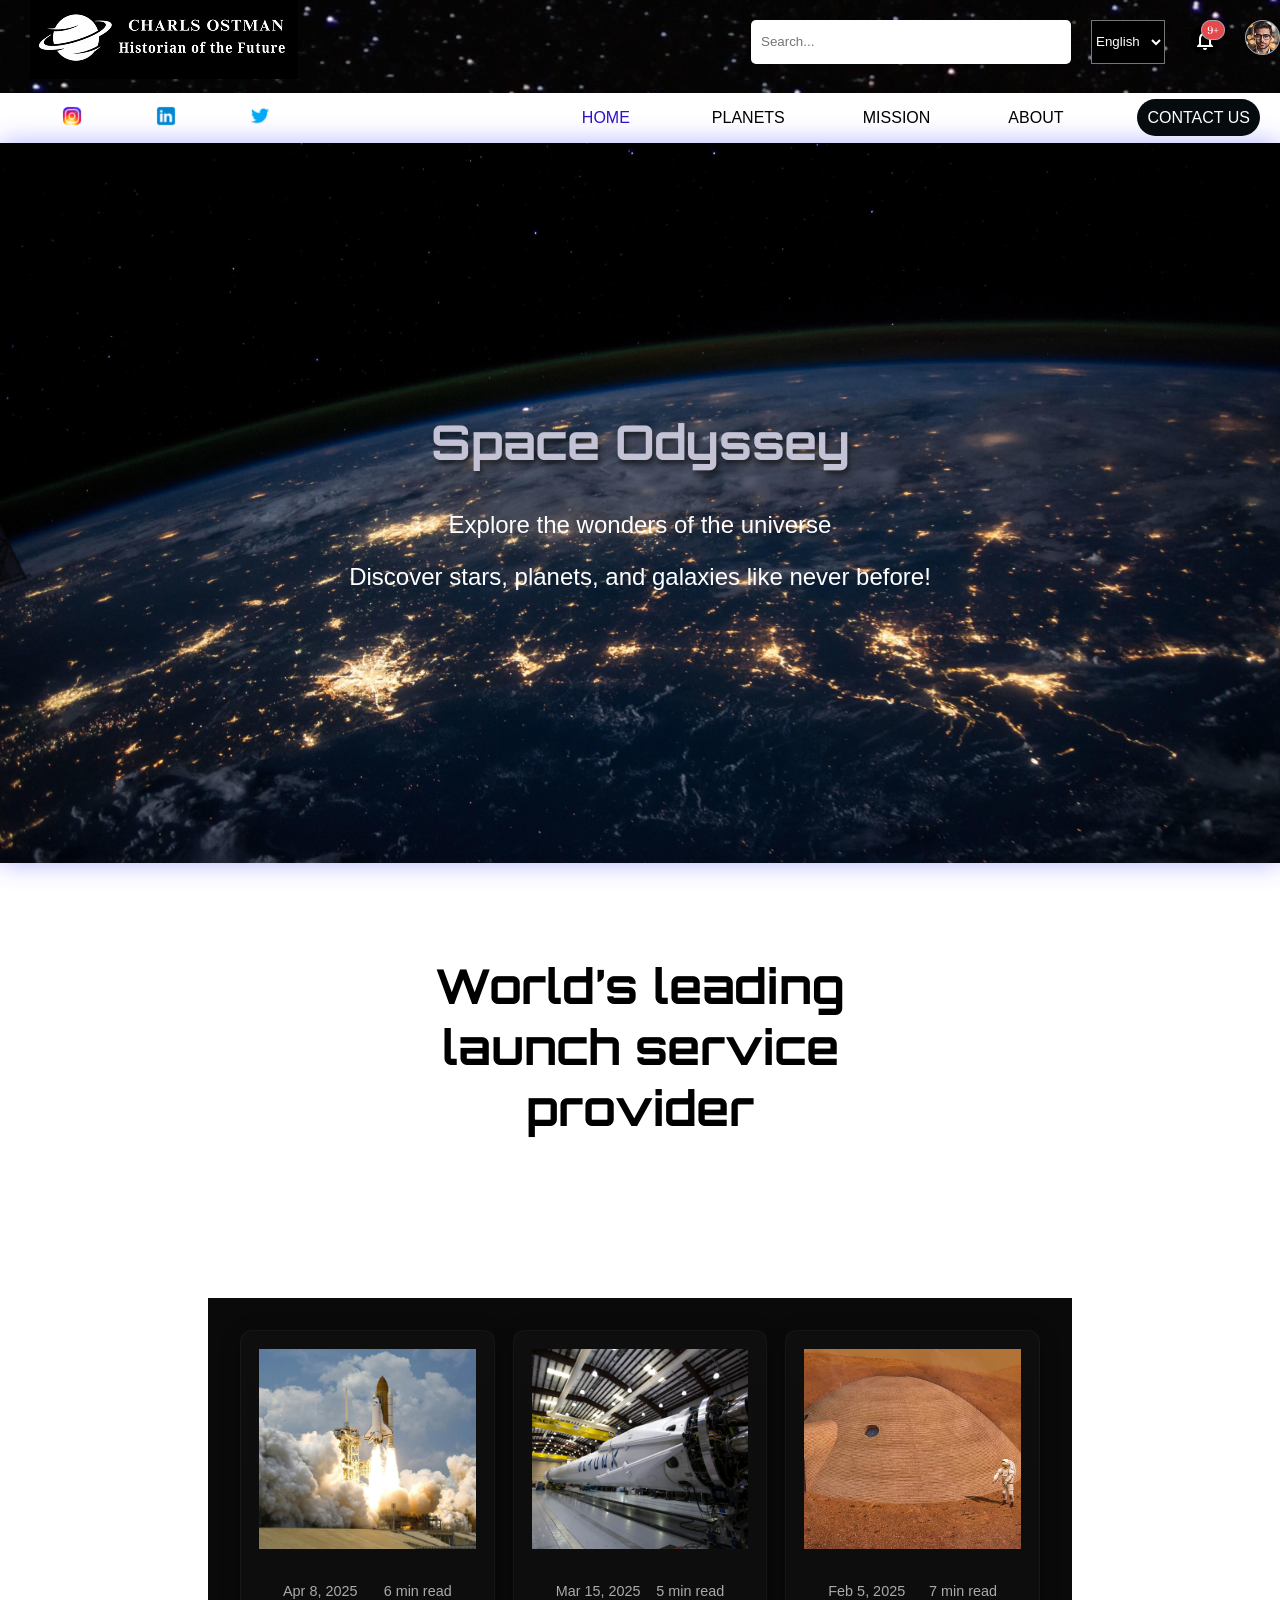
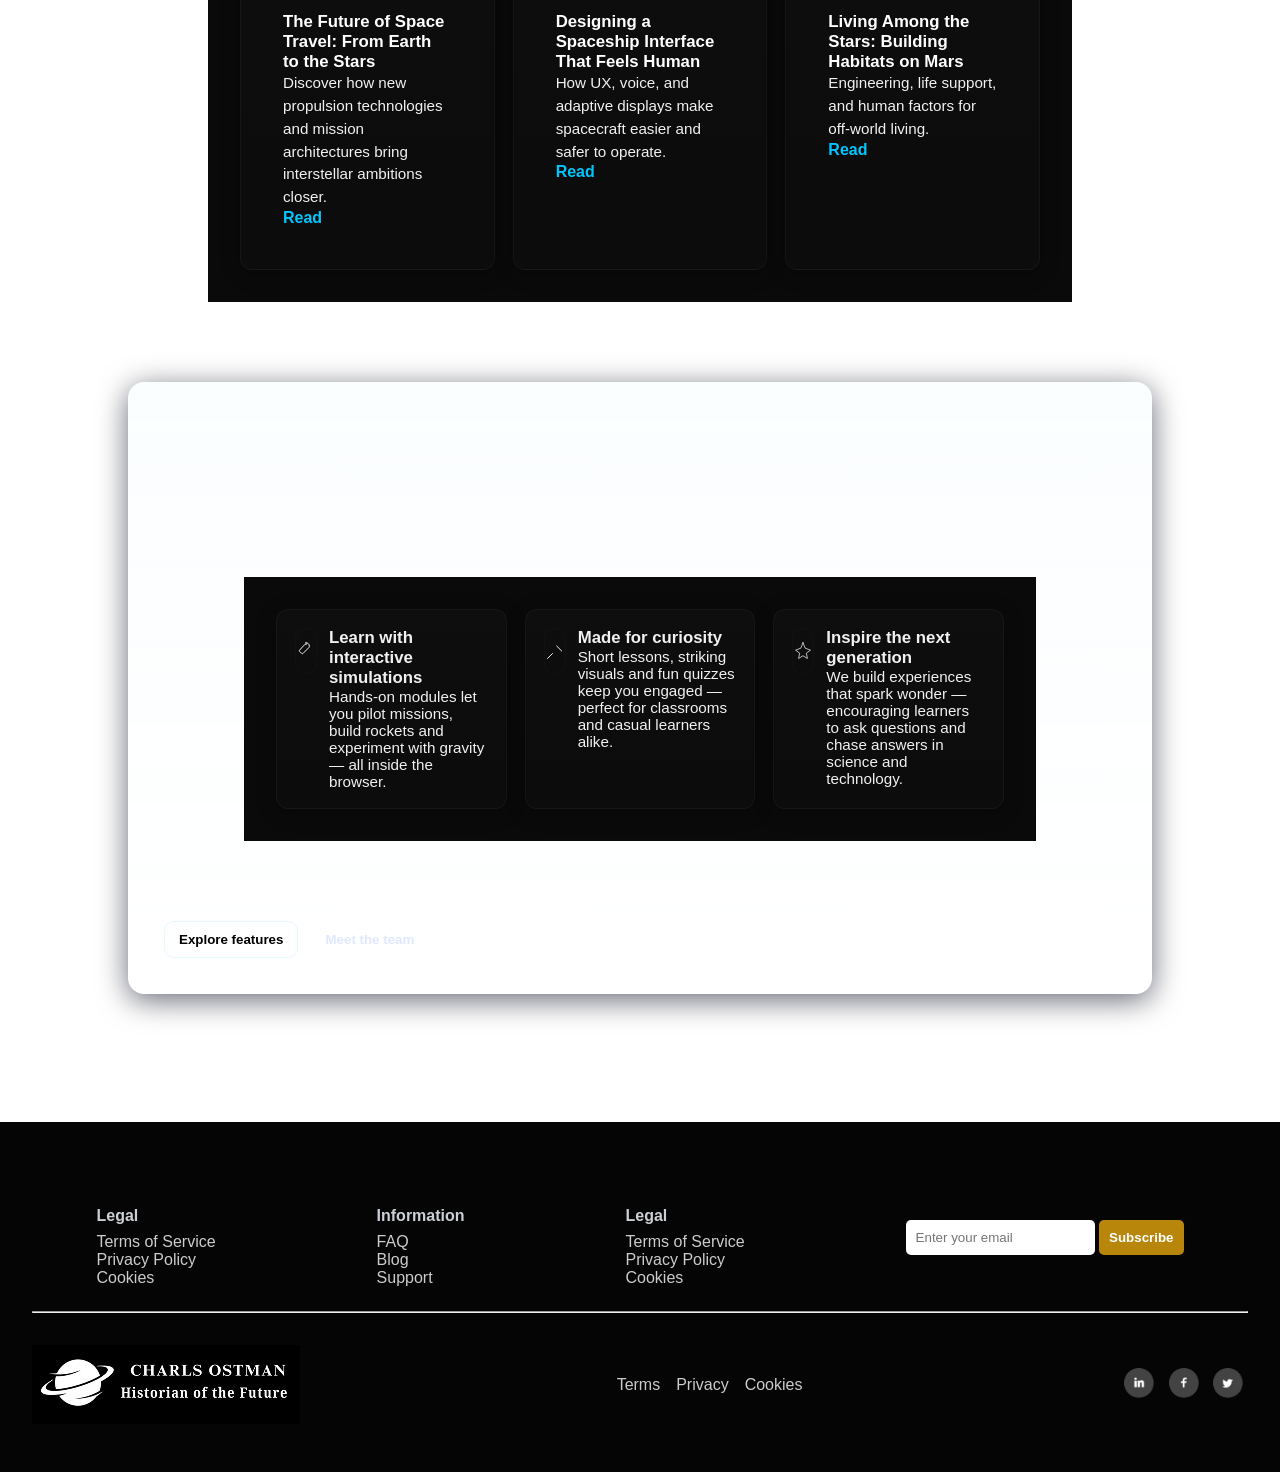
==== index.html @ d57aca77 "adding pages of project space odyssey" ====
<!DOCTYPE html>
<html lang="en">
<head>
  <meta charset="UTF-8">
  <meta name="viewport" content="width=device-width, initial-scale=1.0">
  <link rel="stylesheet" href="style.css">
  <link href="https://fonts.googleapis.com/css2?family=Orbitron:wght@400;700&display=swap" rel="stylesheet">

  <title>Space Odyssey</title>
</head>
<body >
  <nav class="header">
    <div class="header1-contenu">
      <div class="logo1">
      <img src="images/Blue Colorful Minimalist Astronomy Logo 1.png" alt="icon">
      </div>
       <div id="shead1">
      
        <input type="text" id="search" name="search" placeholder="Search...">
        <select name="language" id="language">
        <option value="en">English</option>
        <option value="ar">Arabic</option>
        <option value="fr">Français</option>
        </select>
         <div class="iconNotfc"><img src="icons/Header Notification button.png" alt="Notificationicons"></div>
          <div class="avatar"><img src="icons/Avatar.png" alt="profile"></div>
     </div>
      
    </div>
<div  class="header2-contenu">
      <div class="links-social">
        <a href="https://instagram.com/Nasa" target="_blank" aria-label="SpaceX Instagram">
          <img src="images/image-about/icons8-instagram-50.png" alt="Instagram logo" width="24">
        </a>
        <a href="https://x.com/Nasa" target="_blank" aria-label="NASA on X">
          <img src="images/image-about/icons8-linkedin-50.png" alt="Twitter logo" width="24">
        </a>
        <a href="https://facebook.com/Nasa" target="_blank" aria-label="NASA Facebook">
          <img src="images/image-about/icons8-twitter-50.png" alt="Be logo" width="24">
        </a>
      </div>

      <ul class="nav-links">
        <li><a href="index.html" >HOME</a></li>
        <li><a href="planets.html" >PLANETS</a></li>
        <li><a href="mission.html" >MISSION</a></li>
        <li><a href="about.html" >ABOUT</a></li>
        <li><a href="contact.html" id="abt" >CONTACT US</a></li>
      </ul>
      </div>
</nav>


<!-- section1 -->
     <section class="home">
  <div class="title1">
    <h1 style=" font-family: 'orbitron';">Space Odyssey</h1>
    <p>Explore the wonders of the universe</p>
    <p>Discover stars, planets, and galaxies like never before!</p>
  </div>
</section>

<div class="dev">
           <h1  style="font-family: 'orbitron';"> World’s leading launch service provider</h1>
 </div>
<div class="ctnt">
<div class="cards">
          <article class="card" id="cards1">
            <div class="card-thumb" style="background-image: url('images/pexels-pixabay-73871.jpg') ;"></div>
            <div class="card-body">
              <div class="card-meta">
                <span>Apr 8, 2025</span>
                <span>6 min read</span>
              </div>
              <h3 class="card-title">The Future of Space Travel: From Earth to the Stars</h3>
              <p class="card-desc">Discover how new propulsion technologies and mission architectures bring interstellar ambitions closer.
              </p>
              <a class="read-link" href="#">Read</a>
            </div>
          </article>

          <article class="card" id="cards2">
            <div class="card-thumb" style="background-image: url('images/pexels-spacex-60130.jpg');"></div>
            <div class="card-body">
              <div class="card-meta">
                <span>Mar 15, 2025</span>
                <span>5 min read</span>
              </div>
              <h3 class="card-title">Designing a Spaceship Interface That Feels Human</h3>
              <p class="card-descp">How UX, voice, and adaptive displays make spacecraft easier and safer to operate.</p>
              <a class="read-link" href="#">Read</a>
            </div>
          </article>

          <article class="card"  id="cards3">
            <div class="card-thumb" style="background-image: url('images/habitas.webp');"></div>
            <div class="card-body">
              <div class="card-meta">
                <span>Feb 5, 2025</span>
                <span>7 min read</span>
              </div>
              <h3 class="card-title">Living Among the Stars: Building Habitats on Mars</h3>
              <p class="card-desc">Engineering, life support, and human factors for off-world living.</p>
              <a class="read-link" href="#">Read</a>
            </div>
          </article>
      </div>



       <section class="why-section" aria-labelledby="why-heading">
      <div class="why-header">
        <div class="eyebrow reveal" style="--delay:.05s">Why Space Odyssey</div>
        <h2 id="why-heading" class="reveal" style="--delay:.12s">
          Because learning about space should feel like an adventure.
        </h2>
      </div>

      <p class="why-intro reveal" style="--delay:.18s">
        Space Odyssey combines interactive visuals, bite-sized lessons and playful challenges 
        to turn complex science into intuitive experiences. Whether you’re 9 or 90, our platform 
        makes discovery simple, memorable and exciting.
      </p>

      <div class="cards" role="list">
        <article class="card reveal" role="listitem" aria-labelledby="card1" style="--delay:.25s">
          <div style="display:flex;gap:12px;align-items:flex-start">
            <div class="icon" aria-hidden="true">
              <!-- Rocket SVG -->
              <svg width="20" height="20" viewBox="0 0 24 24" fill="none" 
                xmlns="http://www.w3.org/2000/svg">
                <path d="M12 2c2.2 0 4 1.8 4 4 0 .6-.1 1.2-.4 1.7l-7.3 7.3c-.4.4-1 .4-1.4 0l-2.6-2.6c-.4-.4-.4-1 0-1.4L10.3 4.4C10.8 4.1 11.4 4 12 4z" 
                  stroke="currentColor" stroke-width="1.2" stroke-linecap="round" stroke-linejoin="round"/>
              </svg>
            </div>
            <div>
              <h3 id="card1">Learn with interactive simulations</h3>
              <p>Hands-on modules let you pilot missions, build rockets and experiment with gravity — all inside the browser.</p>
            </div>
          </div>
        </article>

        <article class="card reveal" role="listitem" aria-labelledby="card2" style="--delay:.32s">
          <div style="display:flex;gap:12px;align-items:flex-start">
            <div class="icon" aria-hidden="true">
              <!-- Telescope SVG -->
              <svg width="20" height="20" viewBox="0 0 24 24" fill="none" 
                xmlns="http://www.w3.org/2000/svg">
                <path d="M3 21l6-6" stroke="currentColor" stroke-width="1.2" stroke-linecap="round" stroke-linejoin="round"/>
                <path d="M14 6l6 6" stroke="currentColor" stroke-width="1.2" stroke-linecap="round" stroke-linejoin="round"/>
              </svg>
            </div>
            <div>
              <h3 id="card2">Made for curiosity</h3>
              <p>Short lessons, striking visuals and fun quizzes keep you engaged — perfect for classrooms and casual learners alike.</p>
            </div>
          </div>
        </article>

        <article class="card reveal" role="listitem" aria-labelledby="card3" style="--delay:.39s">
          <div style="display:flex;gap:12px;align-items:flex-start">
            <div class="icon" aria-hidden="true">
              <!-- Star SVG -->
              <svg width="20" height="20" viewBox="0 0 24 24" fill="none" 
                xmlns="http://www.w3.org/2000/svg">
                <path d="M12 2l2.6 6.6L21 11l-5 3.6L17.3 21 12 17.7 6.7 21 8 14.6 3 11l6.4-2.4L12 2z" 
                  stroke="currentColor" stroke-width="0.9" stroke-linecap="round" stroke-linejoin="round"/>
              </svg>
            </div>
            <div>
              <h3 id="card3">Inspire the next generation</h3>
              <p>We build experiences that spark wonder — encouraging learners to ask questions and chase answers in science and technology.</p>
            </div>
          </div>
        </article>
      </div>

      <div class="cta-row">
        <button class="btn" onclick="location.href='#features'">Explore features</button>
        <button class="btn secondary" onclick="location.href='#team'">Meet the team</button>
      </div>
    </section>

    </div>

      


<footer>

<div class="head1">

 <ul class="list">
    <li><h4>Legal </h4></li>
    <li>Terms of Service</li>
     <li>Privacy Policy</li>
     <li>Cookies</li>
 </ul>
 <ul class="list">
    <li><h4>Information </h4></li>
    <li>FAQ</li>
     <li>Blog</li>
     <li>Support</li>
 </ul>
 <ul class="list">
    <li><h4>Legal </h4></li>
    <li>Terms of Service</li>
     <li>Privacy Policy</li>
     <li>Cookies</li>
 </ul>
 <ul class="subscribe">
  <input type="email" id="email" name="email" placeholder="Enter your email" required>
  <button type="submit">Subscribe</button>
 </ul>
</div>
<hr  class="lineS">
<div class="head2">
  <img src="images/Blue Colorful Minimalist Astronomy Logo 1.png" alt="">
 <ul class="footer-links">

  <li>Terms</li>
  <li>Privacy</li>
  <li>Cookies</li>
  
 </ul>

 <div class="social-link">
  <img src="icons/Linkedin.png" alt="Linkedinimg">
  <img src="icons/Facebook.png" alt="Facebookimg">
  <img src="icons/Twitter.png" alt="Twitterimg">
 </div>

     </div>
  </footer>

<script>
  const currentPage = window.location.pathname.split('/').pop();
  const links = document.querySelectorAll('.nav-links a');

  links.forEach(link => {
    const linkPage = link.getAttribute('href');
    if (linkPage === currentPage) {
      link.classList.add('active');
    }
  });

   const revealElems = document.querySelectorAll('.reveal');
    const obs = new IntersectionObserver((entries)=>{
      entries.forEach(e=>{
        if(e.isIntersecting){
          e.target.classList.add('visible');
          obs.unobserve(e.target);
        }
      })
    },{threshold:0.12});
    revealElems.forEach(el=>obs.observe(el));
</script>


 </body>
</html>
---- style.css ----
body {
    overflow-x: hidden;
    font-family:'Lucida Sans', 'Lucida Sans Regular', 'Lucida Grande', 'Lucida Sans Unicode', Geneva, Verdana, sans-serif, sans-serif;
    scroll-behavior: smooth;
    flex-direction: column;
    margin: 0;
    padding: 0;
    background-color: white;
}





/* header */


.header .header1-contenu {
    display: flex;
    width: 100%;
    height: 30%;
    padding-bottom: 10px;
    align-items: center;
    justify-content: space-between;
    background-image: url("images/stars-space-darkness.jpg");
    z-index: 11;
    gap: 200px;
}

#shead1 {
  display: flex;
  justify-content: space-between;
  gap : 20px;
}
#shead1 input {
  border-style: initial;
  width: 300px;

}
#shead1 select {
  background-color: black;
  color:white;
}



 .header2-contenu {
  /* position: relative; */
   display: flex;
   justify-content: space-between;
    width: 100%;
    height: 10%;
    margin-top: 0;
    gap: 20px;
    align-items: center;
    justify-content: space-between;
    background-color: white;
     z-index: 11;
}


.nav-links {
    display: flex;
    list-style: none;
    justify-content: space-between;
    align-items: center;
    gap: 70px;
    text-decoration: none;
    padding-left: 20px;
    padding-right: 20px;
    
}

.nav-links li a {
  font-family: Arial, Helvetica, sans-serif;
text-decoration: none;
 font-weight:300;
color: black;
padding: 4px;
}


.nav-links li a:hover {
  color: #2c0dc4;
  transform: 0.2s ;
  padding: 8px;
}

.nav-links li a.active {
    color: #3112ca;
  transform: 0.2s ;
  padding: 8px;
}



#abt {
  border-radius: 20px;
  color: white;
  background-color: #060b0d;
  padding: 10px;
}

.nav-links li #abt.active {
  color: #330cce;
  transform: 0.2s ;
  padding: 8px;
}

.links-social {
  display: flex;
  align-items: center;
  gap: 10px;
}


.logo1 {
    color: white;
    padding-left : 30px;
}

.links-social a{
    padding-left: 60px;
}

/* end header */


/* home slection1 */
.home {
  display: flex;
  justify-content: center;
  align-content: center;
  height: 80vh;
  background: url("images/wallpaperbetter.jpg") center/cover no-repeat;            
  color: #fff;
  text-align: center;
  flex-direction: column;
  box-shadow: 0 0 25px rgba(0, 0, 255, 0.3);
 
}



.title1 h1 {
  color: #130a99;
  text-shadow: 2px 4px  5px  rgba(17, 19, 20, 0.7);
  margin-top: 20px;
  font-size: 3rem;
  font-weight: bold;
}

.title1 p {
    font-size: 2rem;
    font-weight: 400;
}




/* --- Container des cartes --- */

.ctnt{
  margin: 8rem;
}

.cards {
  display: grid;
  grid-template-columns: repeat(auto-fit, 1fr);
  gap: 2rem;
  padding: 2rem;
  background-color: #0a0a0a; 
  margin: 0rem 5rem  5rem 5rem;
}


.card {
  display: flex;
  flex-direction: column;
  background: #111;
  border-radius: 1rem;
  overflow: hidden;
  box-shadow: 0 4px 20px rgba(0, 0, 0, 0.3);
  transition: transform 0.3s ease, box-shadow 0.3s ease;
  color: #f1f1f1;
}

.card:hover {
  transform: translateY(-8px);
  box-shadow: 0 10px 25px rgba(255, 255, 255, 0.1);
}


.card-thumb {
  width: 100%;
  height: 200px;
  background-size: cover;
  background-position: center;
}


.card-body {
  padding: 1.5rem;
}


.card-meta {
  display: flex;
  justify-content: space-between;
  font-size: 0.9rem;
  color: #aaa;
  margin-bottom: 0.8rem;
}


.card-title {
  font-size: 1.2rem;
  margin-bottom: 0.8rem;
  color: #fff;
}


.card-desc, .card-descp {
  font-size: 0.95rem;
  line-height: 1.5;
  color: #ccc;
  margin-bottom: 1rem;
}


.read-link {
  display: inline-block;
  color: #00c6ff;
  font-weight: bold;
  text-decoration: none;
  transition: color 0.3s;
}

.read-link:hover {
  color: #1beabd;
}



.why-section {
  background: linear-gradient(180deg, rgba(125, 211, 252, 0.03), transparent);
  border-radius: 16px;
  padding: 36px;
  box-shadow: 0 6px 30px rgba(2, 6, 23, 0.6);
  backdrop-filter: blur(6px);
  color: black;
}

.why-header {
  display: flex;
  gap: 20px;
  align-items: center;
  flex-wrap: wrap;
}

.why-header .eyebrow {
  font-size: 0.85rem;
  color: var(--accent);
  font-weight: 600;
  text-transform: uppercase;
  letter-spacing: 1px;
}

.why-header h2 {
  margin: 0;
  font-size: 1.9rem;
  line-height: 1.05;
}

.why-intro {
  margin-top: 12px;
  color: var(--muted);
  max-width: 70ch;
}

/* Cards grid */
.cards {
  display: grid;
  grid-template-columns: repeat(auto-fit, minmax(220px, 1fr));
  gap: 18px;
  margin-top: 26px;
}

.card {
  background: linear-gradient(180deg, rgba(255, 255, 255, 0.02), rgba(255, 255, 255, 0.01));
  border: 1px solid rgba(255, 255, 255, 0.04);
  padding: 18px;
  border-radius: 12px;
  min-height: 140px;
  display: flex;
  flex-direction: column;
  gap: 10px;
  transition: transform 0.28s cubic-bezier(0.2, 0.9, 0.2, 1), box-shadow 0.28s;
}

.card:hover {
  transform: translateY(-8px);
  box-shadow: 0 18px 40px rgba(7, 10, 30, 0.6);
}

.card .icon {
  width: 44px;
  height: 44px;
  display: inline-grid;
  place-items: center;
  border-radius: 10px;
  background: var(--glass);
  border: 1px solid rgba(255, 255, 255, 0.02);
}

.card h3 {
  margin: 0;
  font-size: 1.05rem;
}

.card p {
  margin: 0;
  color: var(--muted);
  font-size: 0.95rem;
  flex: 1;
}

.cta-row {
  display: flex;
  gap: 12px;
  align-items: center;
  margin-top: 22px;
}

.btn {
  background: transparent;
  border: 1px solid rgba(125, 211, 252, 0.18);
  color: var(--accent);
  padding: 10px 14px;
  border-radius: 10px;
  font-weight: 600;
  cursor: pointer;
}

.btn.secondary {
  background: rgba(255, 255, 255, 0.02);
  color: #dfe8ff;
  border: 1px solid rgba(255, 255, 255, 0.04);
}




.reveal {
  opacity: 0;
  transform: translateY(18px);
  transition: opacity 0.6s ease, transform 0.6s ease;
}
.reveal.visible {
  opacity: 1;
  transform: translateY(0);
}


                  /* Planet   */

.plantehome {
  display: flex;
  justify-content: flex-start;
  align-content: center;
  height: 80vh;
  background: url("images/&&.png") center/cover no-repeat;            
  color: #fff;
  text-align: left;
  flex-direction: column;
  
}

.plantehome .title1 {
  width: 600px;
  padding: 80px;
  font-family: 'Orbitron';
}

.title1 h1 {
  color: #c4c3d6;
  text-shadow: 2px 4px  5px  rgba(17, 19, 20, 0.7);
  margin-top: 20px;
  font-size: 3rem;
  font-weight: bold;
  font-family: 'Orbitron';
  
}

.title1 p {
    font-size: 1.5rem;
    font-weight: 400;
}


#h1 {
  text-align: center;
  font-size: 2.2rem;
  margin:0;
  color: white;
  letter-spacing: 1px;
  background-color: black;
  font-family: "orbitron";
}


.cards1 {
  display: grid;
  grid-template-columns: repeat(auto-fit, minmax(220px, 1fr));
  gap: 2rem;
  padding: 2rem 4rem;
  justify-items: center;
  background: radial-gradient(circle at center, #0a0a0a 0%, #000 100%);
}


.card1 {
  background: linear-gradient(145deg, #111, #1a1a1a);
  border-radius: 20px;
  box-shadow: 0 8px 20px rgba(255, 255, 255, 0.05);
  overflow: hidden;
  width: 100%;
  max-width: 250px;
  text-align: center;
  transition: transform 0.3s ease, box-shadow 0.3s ease;
  padding: 1.5rem 1rem;
}


.card1 img {
  width: 100%;
  height: 200px;
  object-fit: contain;
  filter: grayscale(30%);
  transition: filter 0.3s ease, transform 0.3s ease;
}


.card1 h3 {
  margin-top: 1rem;
  color: #f5f5f5;
  font-size: 1.2rem;
  font-weight: 600;
  letter-spacing: 0.5px;
}


.card1:hover {
  transform: translateY(-10px);
  box-shadow: 0 12px 25px rgba(255, 255, 255, 0.1);
}

.card1:hover img {
  filter: grayscale(0%);
  transform: scale(1.05);
}





 
footer {
  background: #050505;
  padding: 3rem 2rem;
  color: #ccc;
}

footer .head1 {
  display: flex;
  flex-wrap: wrap;
  justify-content: space-around;
  gap: 2rem;
}

footer ul {
  list-style: none;
  padding: 0;
}

footer h4 {
  color: #ccd0d4;
  margin-bottom: 0.5rem;
}

.subscribe {
  margin-top: 50px;
}

footer .head2 {
  margin-top: 2rem;
  display: flex;
  flex-wrap: wrap;
  justify-content: space-between;
  align-items: center;
}

.footer-links {
  display: flex;
  gap: 1rem;
}

.footer-links li {
  cursor: pointer;
  transition: color 0.3s ease;
}

.footer-links li:hover {
  color: #8bc6ff;
}

.social-link img {
  width: 30px;
  margin: 0 5px;
  cursor: pointer;
  transition: transform 0.3s ease;
}

.social-link img:hover {
  transform: scale(1.1);
} 


/*  Planets Container */
.planets {
  display: flex;
  width: 80%;
  max-width: 1700px;
  display: flex;
  flex-direction: column;
  gap: 4rem;
  margin: 100px;
  margin-left: 180px;
}

/*  Sectioon planet)  */
.cartes {
  display: grid;
  grid-template-columns: repeat(auto-fit, minmax(200px, 1fr));
  align-items: center;
  gap: 2rem;
  background-color: #0d0d0d;
  border-radius: 20px;
  overflow: hidden;
  box-shadow: 0 8px 25px rgba(255, 255, 255, 0.05);
  transition: transform 0.3s ease, box-shadow 0.3s ease;
}

.cartes:hover {
  transform: translateY(-6px);
  box-shadow: 0 12px 30px rgba(139, 198, 255, 0.2);
}

/*  Left Text  */
.carte-text {
  padding: 3rem;
  display: flex;
  flex-direction: column;
  justify-content: center;
  margin-left: 200px;
}

.carte-text h4 {
  color: #7ca6ff;
  letter-spacing: 2px;
  font-size: 0.9rem;
  margin-bottom: 1rem;
  text-transform: uppercase;
}

.carte-text h1 {
  font-size: 2rem;
  margin-bottom: 1.5rem;
  font-weight: 600;
  line-height: 1.3;
  color: #fff;
}

.carte-text ul.carte {
  list-style: none;
  padding: 1.5rem;
  margin: 1rem 0;
  background: rgba(255, 255, 255, 0.05);
  border-radius: 12px;
  backdrop-filter: blur(5px);
  box-shadow: inset 0 0 10px rgba(255, 255, 255, 0.05);
}

.s_carte {
  padding: 0.5rem 0;
  border-bottom: 1px solid rgba(255, 255, 255, 0.1);
  font-size: 1rem;
  color: #ddd;
}

.carte-text p {
  color: white;
}




                /* contact style*/

.contactpage{
  background-color: #000;
}


.sel-contact {
  display: grid;
  grid-template-columns: 1fr 1fr; 
  height: 100vh;
  width: 1500px;
  background: url("images/background2.jpg") center/cover no-repeat;
  padding: 50px;

}

.contact-image {
  background: url("images/unsplash_crygQ7In_FE\ \(1\).png") center/cover no-repeat;
}

.contact {
  background-color: ##060b0d;
  color: white;
  padding: 50px;
  display: flex;
  flex-direction: column;
  justify-content: center;
}

.contact form {
  display: flex;
  flex-direction: column;
  gap: 20px;
}

.formg {
  display: flex;
  gap: 20px;
}

input, textarea, button {
  padding: 10px;
  border: none;
  border-radius: 5px;
}

button {
  background-color: darkgoldenrod;
  color: white;
  font-weight: bold;
  cursor: pointer;
}


@media (max-width: 992px) {
  .sel-contact {
    grid-template-columns: 1fr; 
    height: auto;
    padding: 30px;
  }

  .contact-image {
    height: 300px; /
  }

  .contact {
    padding: 30px;
  }

  .formg {
    flex-direction: column;
  }
}






/* Mission Style */


.mission-container {
  color: #fff;
  margin: 0;
  padding: 0;
  overflow-x: hidden;
  margin-top: 10px;
}

.dev {
  display: flex;
  text-align: center;
  justify-content: center;
  align-items: center;
  margin-top: 20px;
  padding-top: 40px;
 
}
.dev h1 {
  font-size: 3rem;
  width: 30rem;
  
}



.Missions-homepage {
    
    width: 100%;
    height: 44rem;
    justify-content: flex-start;
    align-items: flex-start;
    background: url("images/pexels-pixabay-2166.jpg") center / cover no-repeat;
   
}

.Missions-homepage #text {
  width: 15rem;
  height: 20rem;
  padding-left: 15rem;
  padding-top: 10rem;

}

.Missions-homepage #text h1 {
  color: white;
  font-size: 4rem;
  text-align: left;
  line-height: 4rem;
  font-family:'Orbitron';
  text-shadow: 2px 4px 6px rgb(96 80 8 / 50%);
}

.grid-container {
      display: grid;
      grid-template-columns: repeat(3, 1fr); 
      gap: 20px;
      padding: 50px;
      margin-top: 5rem;
    }

    .cell {
      display: flex;
      flex-direction: column;
      border: 2px solid black;
      border-radius: 10px;
      overflow: hidden;
      background: #f8f8f8;
      font-family: 'Gill Sans', 'Gill Sans MT', Calibri, 'Trebuchet MS', sans-serif;
      font-weight: 200;
    }

  
    .cell > div:first-child {
      height: 200px;
      background-size: cover;
      background-position: center;
    }

    .Missions-image1 { 
      background-image: url("images/edu_srch_celebrate_the_50th_anniversary_apollo11.webp"); 
    }
    .Missions-image2 {
       background-image: url("images/voyage mission.jpg"); 
     }
    .Missions-image3 {
       background-image: url("images/hubble space telescope 1.png");
       }
    .Missions-image4 { 
      background-image: url("images/james web.png");
   }
    .Missions-image5 {
       background-image: url("images/percerance.jpg");
       }
    .Missions-image6 {
       background-image: url("images/parker-solar-probe-records-titre-1170x678.jpeg"); 
      }
    .Missions-image7 { 
      background-image: url("images/Artemis2.jpg");
     }
    .Missions-image8 { 
      background-image: url("images/hubble-space-telescope-hst-6.webp"); 
    }
    .Missions-image9 { 
      background-image: url("images/LUVOIR-A_milkyway_full.jpg"); 
    }

    
    .Missions-descrption2 {
      padding: 1rem;
    }

    .Missions-descrption2 ul {
      list-style: none;
      padding: 0;
      margin: 0;
    }

    .Missions-descrption2 ul li {
      margin-bottom: 0.3rem;
      color: black;
    }

    .Missions-descrption2 .child h3 {
      color: #12910d;
      margin-bottom: 0.5rem;
    }


  

/* =============== Responsive Design =============== */

/* Petits écrans : téléphones */
@media (max-width: 768px) {

  .header .header1-contenu,
  .header2-contenu,
  .nav-links,
  .home2,
  .section3,
  .cards,
  .cards1,
  .mission1,
  .mission3,
  .cartes,
  .contenu3 {
    flex-direction: column;
    align-items: center;
    justify-content: center;
    gap: 20px;
    padding: 20px;
    text-align: center;
  }

  .nav-links {
    gap: 20px;
    padding: 0;
  }

  .nav-links a {
    font-size: 0.9rem;
  }

  #shead1 input {
    width: 200px;
  }

  .home2 img,
  .section3 img,
  .mission1 img,
  .mission3 img,
  .mission4 img {
    width: 100%;
    height: auto;
  }

  .card, .card1, .card3, .carte, .s_carte, #text {
    max-width: 100%;
    padding: 20px;
  }

  .missions {
    padding: 2rem 10px;
  }

  #widthtitle {
    width: 100%;
    margin-left: 0;
    font-size: 0.9rem;
  }

  .head1, .head2 {
    flex-direction: column;
    gap: 10px;
    padding: 10px;
    text-align: center;
  }

  .social-link {
    margin-left: 0;
    justify-content: center;
  }

  .contenu3 {
    width: 100%;
    height: auto;
    padding: 10px;
  }

  .form-container {
    width: 90%;
    height: auto;
    padding: 1rem;
  }
}

/* Écrans moyens : tablettes */
@media (max-width: 1024px) {
  .header .header1-contenu,
  .header2-contenu {
    gap: 40px;
    flex-wrap: wrap;
  }

  .home2, .section3, .cartes, .cards {
    flex-wrap: wrap;
    padding: 40px 20px;
  }

  .mission1 img, .mission3 img {
    width: 90%;
    height: auto;
  }

  .footer-links {
    flex-wrap: wrap;
    justify-content: center;
  }

  .social-link {
    margin-left: 0;
  }
}
@media (max-width: 900px) {
      .grid-container {
        grid-template-columns: repeat(2, 1fr);
      }
    }

    @media (max-width: 600px) {
      .grid-container {
        grid-template-columns: 1fr;
      }

@media (max-width: 600px) {
  .sel-contact {
    padding: 20px;
  }

  .contact {
    padding: 20px;
  }

  input,
  textarea,
  button {
    font-size: 14px;
  }

  button {
    padding: 12px;
  }
}
@media (max-width: 640px) {
  .why-header h2 {
    font-size: 1.5rem;
  }
  .why-intro {
    max-width: 100%;
  }
}


/* about style */

.wrap{max-width:var(--max); 
  margin:48px auto;
   padding:28px;
  }
.grid{
  display:grid; 
  gap:var(--gap); 
  grid-template-columns: repeat(12, 1fr);
   grid-auto-rows: auto; 
   align-items:start;
  }
.hero{
  grid-column:1 / -1; 
  display:grid; 
  grid-template-columns: repeat(12,1fr);
   gap:var(--gap); 
   align-items:center;
  }
.hero .visual{grid-column:1 / 7;
   background:linear-gradient(180deg, rgba(91,209,255,0.06), 
   transparent); 
   border-radius:var(--radius); 
   padding:18px; 
   min-height:220px; 
   display:flex; 
   align-items:center; 
   justify-content:center;
  }
.hero .visual img{
  width:100%; 
  height:100%; 
  object-fit:cover; 
  border-radius:10px; 
  opacity:0.95;
}
.hero .intro{grid-column:7 / -1; 
  padding:18px;
}
.kicker{font-size:13px; 
  text-transform:uppercase; 
  color:var(--muted); 
  letter-spacing:1.6px
}
h1{
  margin:8px 0 12px 0; 
  font-size:34px; 
  line-height:1.05
}
p.lead{
  color:var(--muted);
   margin:0 0 12px 0
  }
.section{
  grid-column:1 / -1; 
  display:grid; 
  gap:var(--gap); 
  grid-template-columns: repeat(12,1fr);
}
.card{
  background:linear-gradient(180deg, rgba(255,255,255,0.02), rgba(0,0,0,0.02));
   border-radius:12px; 
   padding:18px;
  }
.mission{
  grid-column:1 / 7
}
.stats{
  grid-column:7 / -1; 
  display:grid; 
  grid-template-columns:1fr 1fr; 
  gap:var(--gap)
}
.stat{
  padding:14px; 
  border-radius:10px; 
  background:rgba(255,255,255,0.02);
}
.features{
  grid-column:1 / -1; 
  display:grid; 
  grid-template-columns: repeat(3, 1fr);
   gap:var(--gap)}
  
.feature{
  padding:18px;
   border-radius:12px; 
   background:var(--card)
  
  }
.team{
  grid-column:1 / -1;
   display:grid; 
   grid-template-columns: repeat(4, 1fr); 
   gap:var(--gap)}
.member{
  background:var(--card);
   padding:14px; border-radius:12px; 
   text-align:center

  }
.member img{
  width:100%;
   height:140px; 
   object-fit:cover;
    border-radius:10px;
    * margin-bottom:12px
  }
.timeline{grid-column:1 / -1; 
  display:flex; 
  gap:12px; 
  overflow:auto
}
.timeline .step{
  min-width:220px;
   background:linear-gradient(180deg, rgba(255,255,255,0.02), transparent);
    padding:14px; 
    border-radius:10px
  }
.cta{
  grid-column:1 / -1; 
  display:flex; 
  justify-content:center
}
.btn{
  background:linear-gradient(90deg,var(--accent), #2ab7ff); 
  color:rgb(23, 130, 236);
   padding:12px 18px; 
   border-radius:12px; 
   border:0; 
   cursor:pointer;
    font-weight:600
  }

  .member img {
    width: 100%;
    height: 200px;
  } 

    .member{
      color: white;
    }
    .feature{
      color: white;
    }
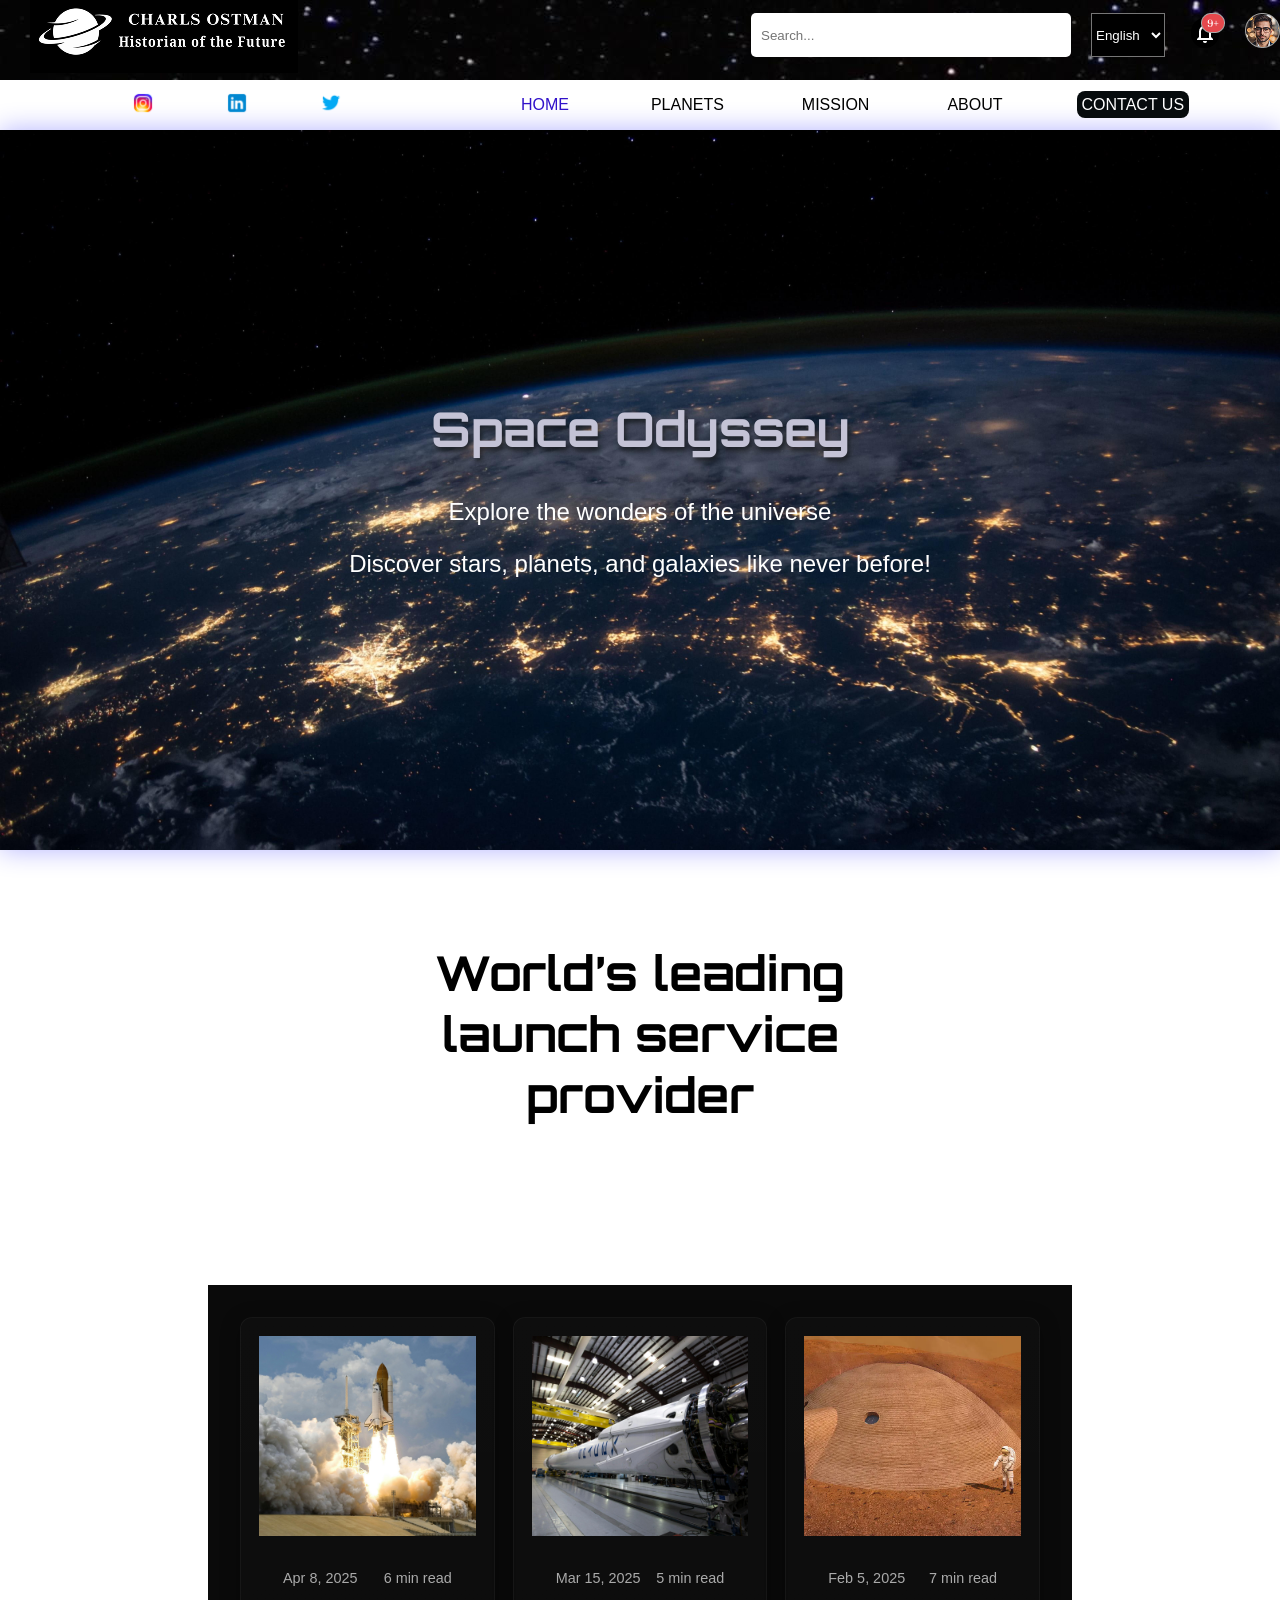
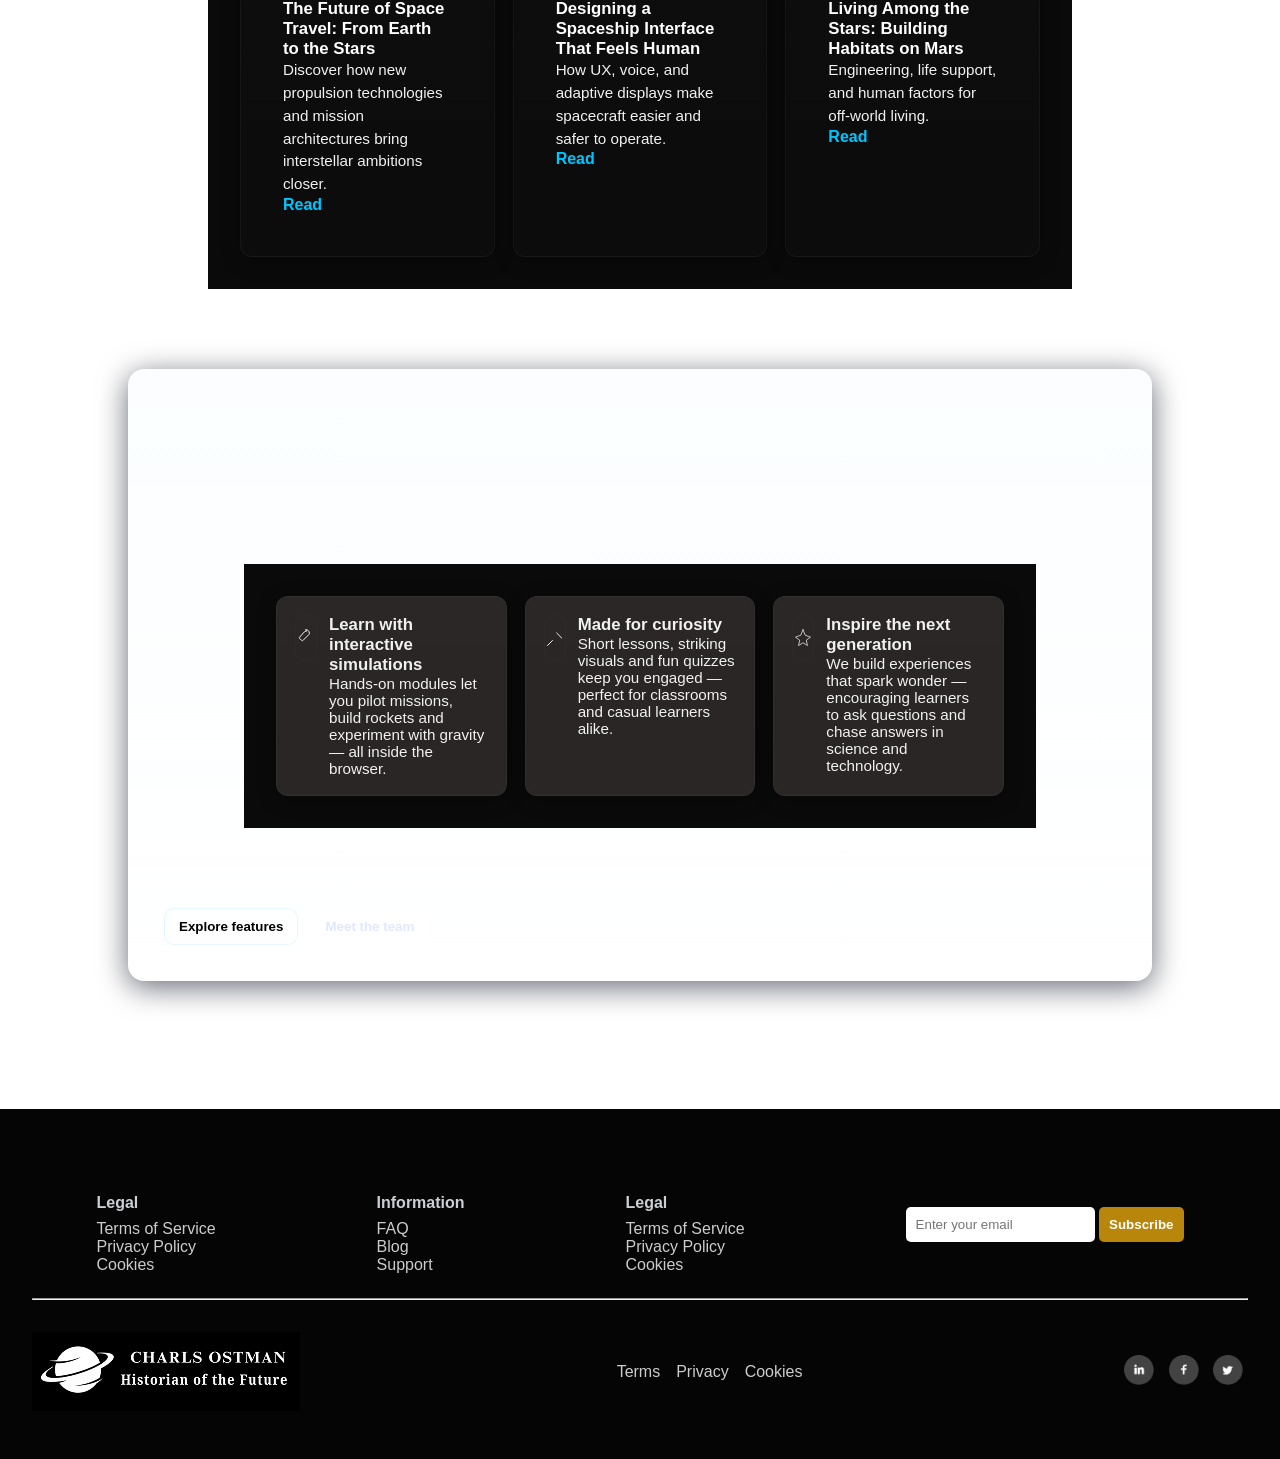
==== commit bb8a5e17: "modification of style  page mission and adding forme of adding or deleting a mission" ====
--- a/index.html
+++ b/index.html
@@ -123,8 +123,8 @@
       </p>
 
       <div class="cards" role="list">
-        <article class="card reveal" role="listitem" aria-labelledby="card1" style="--delay:.25s">
-          <div style="display:flex;gap:12px;align-items:flex-start">
+        <article class="card reveal" role="listitem" aria-labelledby="card1" style="--delay:.25s; background-color: rgb(39, 35, 35);"  >
+          <div    style="display:flex;gap:12px;align-items:flex-start; ">
             <div class="icon" aria-hidden="true">
               <!-- Rocket SVG -->
               <svg width="20" height="20" viewBox="0 0 24 24" fill="none" 
@@ -140,7 +140,7 @@
           </div>
         </article>
 
-        <article class="card reveal" role="listitem" aria-labelledby="card2" style="--delay:.32s">
+        <article class="card reveal" role="listitem" aria-labelledby="card2" style="--delay:.32s; background-color: rgb(39, 35, 35);">
           <div style="display:flex;gap:12px;align-items:flex-start">
             <div class="icon" aria-hidden="true">
               <!-- Telescope SVG -->
@@ -157,7 +157,7 @@
           </div>
         </article>
 
-        <article class="card reveal" role="listitem" aria-labelledby="card3" style="--delay:.39s">
+        <article class="card reveal" role="listitem" aria-labelledby="card3" style="--delay:.39s; background-color: rgb(39, 35, 35);">
           <div style="display:flex;gap:12px;align-items:flex-start">
             <div class="icon" aria-hidden="true">
               <!-- Star SVG -->
--- a/style.css
+++ b/style.css
@@ -18,7 +18,7 @@
 .header .header1-contenu {
     display: flex;
     width: 100%;
-    height: 30%;
+    height: 70px;
     padding-bottom: 10px;
     align-items: center;
     justify-content: space-between;
@@ -47,13 +47,12 @@
  .header2-contenu {
   /* position: relative; */
    display: flex;
-   justify-content: space-between;
+   justify-content: center;
     width: 100%;
     height: 10%;
     margin-top: 0;
-    gap: 20px;
+    gap: 150px;
     align-items: center;
-    justify-content: space-between;
     background-color: white;
      z-index: 11;
 }
@@ -72,7 +71,8 @@
 }
 
 .nav-links li a {
-  font-family: Arial, Helvetica, sans-serif;
+   font-family: var(--font-1), sans-serif;
+
 text-decoration: none;
  font-weight:300;
 color: black;
@@ -95,10 +95,10 @@
 
 
 #abt {
-  border-radius: 20px;
+  border-radius: 8px;
   color: white;
   background-color: #060b0d;
-  padding: 10px;
+  padding: 5px;
 }
 
 .nav-links li #abt.active {
@@ -716,15 +716,15 @@
 .Missions-homepage {
     
     width: 100%;
-    height: 44rem;
+    height: 34rem;
     justify-content: flex-start;
     align-items: flex-start;
-    background: url("images/pexels-pixabay-2166.jpg") center / cover no-repeat;
+    background: url("images/image-about/pexels-pixabay-41949\ \(1\).jpg") center / cover no-repeat;
    
 }
 
 .Missions-homepage #text {
-  width: 15rem;
+  width: 30rem;
   height: 20rem;
   padding-left: 15rem;
   padding-top: 10rem;
@@ -740,7 +740,56 @@
   text-shadow: 2px 4px 6px rgb(96 80 8 / 50%);
 }
 
-.grid-container {
+
+
+/* bar recherche */
+       .bar-container {
+  width: 100%;
+  display: flex;
+  justify-content: space-between;
+  gap: 200px;
+  background-color: #f1f1f1; 
+  padding: 15px;
+  border-radius: 8px;
+  width: 94%;
+  margin-left: 45px;
+  margin-top: 100px;
+}
+.recherche {
+  position: relative;
+  width: 400px;
+  
+}
+.recherche input {
+  display: flex;
+  position: absolute;
+  width: 100%;
+}
+
+.filter {
+  display: flex;
+  flex-wrap: wrap;
+  gap: 10px;
+  justify-content: center;
+  align-items: center;
+}
+
+.filter select,
+.filter input[type="text"] {
+  padding: 8px 12px;
+  border: 1px solid #ccc;
+  border-radius: 5px;
+  background-color: white;
+  font-size: 14px;
+}
+
+.filter select:focus,
+.filter input[type="text"]:focus {
+  outline: none;
+  border-color: #007bff; 
+}
+
+.Mission-container {
       display: grid;
       grid-template-columns: repeat(3, 1fr); 
       gap: 20px;
@@ -752,7 +801,7 @@
       display: flex;
       flex-direction: column;
       border: 2px solid black;
-      border-radius: 10px;
+      border-radius: 5px;
       overflow: hidden;
       background: #f8f8f8;
       font-family: 'Gill Sans', 'Gill Sans MT', Calibri, 'Trebuchet MS', sans-serif;
@@ -814,6 +863,268 @@
       color: #12910d;
       margin-bottom: 0.5rem;
     }
+    
+    .Mission-container {
+  display: grid;
+  grid-template-columns: repeat(3, 1fr);
+  gap: 20px;
+  padding: 50px;
+  margin-top: 3rem;
+  background-color: white;
+}
+
+.cell {
+  display: flex;
+  flex-direction: column;
+  border: 2px solid #2e2e2e;
+  border-radius: 15px;
+  overflow: hidden;
+  background: #f9f9f9;
+  font-family: 'Poppins', sans-serif;
+  font-weight: 300;
+  box-shadow: 0 6px 20px rgba(0, 0, 0, 0.2);
+  transition: transform 0.3s ease, box-shadow 0.3s ease;
+}
+
+.cell:hover {
+  transform: translateY(-8px);
+  box-shadow: 0 12px 30px rgba(0, 0, 0, 0.4);
+}
+
+.cell > div:first-child {
+  height: 180px;
+  background-size: cover;
+  background-position: center;
+  position: relative;
+  filter: brightness(0.9);
+}
+
+.Missions-descrption2 {
+  padding: 15px 20px;
+  background-color: #ffffff;
+  color: #222;
+}
+
+.Missions-descrption2 h3 {
+  font-family: 'Orbitron', sans-serif;
+  text-transform: uppercase;
+  font-size: 18px;
+  letter-spacing: 1px;
+  color: #0c0c0c;
+  margin-bottom: 8px;
+}
+
+.Missions-descrption2 ul {
+  list-style: none;
+  padding: 0;
+  margin: 0 0 15px 0;
+}
+
+.Missions-descrption2 li {
+  margin: 5px 0;
+  font-size: 15px;
+  color: #444;
+}
+
+.Missions-descrption2 li strong {
+  color: #111;
+}
+
+
+.Missions-descrption2 button {
+  background-color: #000;
+  color: white;
+  border: none;
+  border-radius: 8px;
+  padding: 8px 14px;
+  cursor: pointer;
+  font-size: 15px;
+  transition: 0.3s ease;
+}
+
+.Missions-descrption2 button:hover {
+  background: linear-gradient(135deg, #0056b3, #003f8c);
+  transform: scale(1.05);
+}
+
+.delete-icon,.close-fav {
+  display: flex;
+  justify-content: center;
+  align-items: center;
+  position: absolute;
+  top: 8px;
+  right: 10px;
+  background-color: rgba(14, 13, 13, 0.8);
+  color: #fff;
+  border: none;
+  width: 26px;
+  height: 26px;
+  font-size: 20px;
+  line-height: 20px;
+  text-align: center;
+  border-radius: 50%;
+  cursor: pointer;
+  transition: 0.3s ease;
+}
+
+.delete-icon:hover {
+  background-color: #ff2020;
+  transform: scale(1.1);
+}
+
+.favorite-icon {
+  color: white;
+  cursor: pointer;
+  font-size: 28px;
+  transition: 0.3s;
+  position: absolute;
+  top: 10px;
+  left: 10px;
+  user-select: none;
+  text-shadow: 0 0 5px black;
+}
+
+.favorite-icon.active {
+  color: gold;
+  /* transform: scale(1.1); */
+}
+/* .close-fav {
+  position: absolute;
+  top: 8px;
+  right: 10px;
+  background-color: rgba(14, 13, 13, 0.8);
+  color: white;
+  border: none;
+  width: 28px;
+  height: 28px;
+  font-size: 20px;
+  border-radius: 50%;
+  cursor: pointer;
+  transition: 0.3s ease;
+ 
+}
+
+.close-fav:hover {
+  background-color: #ff2020;
+  transform: scale(1.1);
+} */
+
+
+/* .favoris-list {
+  display: grid;
+  grid-template-columns: repeat(auto-fill, minmax(160px, 1fr));
+  gap: 12px;
+  padding: 12px;
+  margin-top: 10px;
+  border-radius: 10px;
+  background-color: #fef4e8;
+} */
+
+.favoris-list .card {
+  border: 2px solid #000;
+  border-radius: 10px;
+  overflow: hidden;
+  background: #fff;
+  transition: transform 0.3s;
+}
+#favoris-list {
+  display: grid;
+  grid-template-columns: repeat(auto-fill, minmax(200px, 1fr));
+  grid-template-rows:minmax(200px, 1fr) ;
+  gap: 15px;
+  align-items: start;
+}
+
+
+.favoris-list .card:hover {
+  transform: scale(1.05);
+}
+
+
+#favoritesPanel {
+  position: fixed;
+  top: 200px;
+  right: 2px;
+  width: 600px;
+  max-height: 700px;
+  background-color: #fef4e8;
+  padding: 15px;
+  border-radius: 12px;
+  border: 3px solid #222;
+  overflow-y: auto;
+  z-index: 9999;
+  display: none;
+  box-shadow: 0 6px 25px rgba(0,0,0,0.3);
+  overflow-y:auto;
+}
+
+#favoritesPanel h1 {
+  font-family: 'orbitron';
+}
+
+
+
+#missionForm {
+  display: none;
+  position: absolute;
+  top: 100px;
+  right: 2px;
+  width: 380px;
+  background: rgb(24, 23, 23);
+  color: white;
+  border: 2px solid black;
+  border-radius: 10px;
+  padding: 15px;
+  z-index: 9999;
+  box-shadow: 0 4px 15px rgba(0,0,0,0.4);
+  display: flex;
+  flex-direction: column;
+  gap: 8px;
+}
+
+#missionForm input,
+#missionForm textarea,
+#missionForm select {
+  padding: 7px;
+  border-radius: 6px;
+  border: 1px solid #ccc;
+  font-size: 14px;
+  color: #222;
+}
+
+#missionForm button {
+  background: linear-gradient(135deg, #007bff, #0048a5);
+  color: white;
+  border: none;
+  border-radius: 6px;
+  padding: 8px;
+  cursor: pointer;
+  font-size: 14px;
+  transition: 0.3s ease;
+}
+
+#missionForm button:hover {
+  background: linear-gradient(135deg, #0056b3, #003f8c);
+  transform: scale(1.05);
+}
+
+.ajouter button {
+  background-color: #12204e;
+  color: white;
+  padding: 8px 12px;
+  border: none;
+  border-radius: 6px;
+  cursor: pointer;
+  transition: 0.3s ease;
+}
+
+.ajouter button:hover {
+  background-color: #1e7e34;
+  transform: scale(1.05);
+}
+:root {
+  --font-1: Inter Tight;
+}
 
 
   
@@ -932,13 +1243,13 @@
   }
 }
 @media (max-width: 900px) {
-      .grid-container {
+      .Mission-container {
         grid-template-columns: repeat(2, 1fr);
       }
     }
 
     @media (max-width: 600px) {
-      .grid-container {
+      .Mission-container {
         grid-template-columns: 1fr;
       }
 
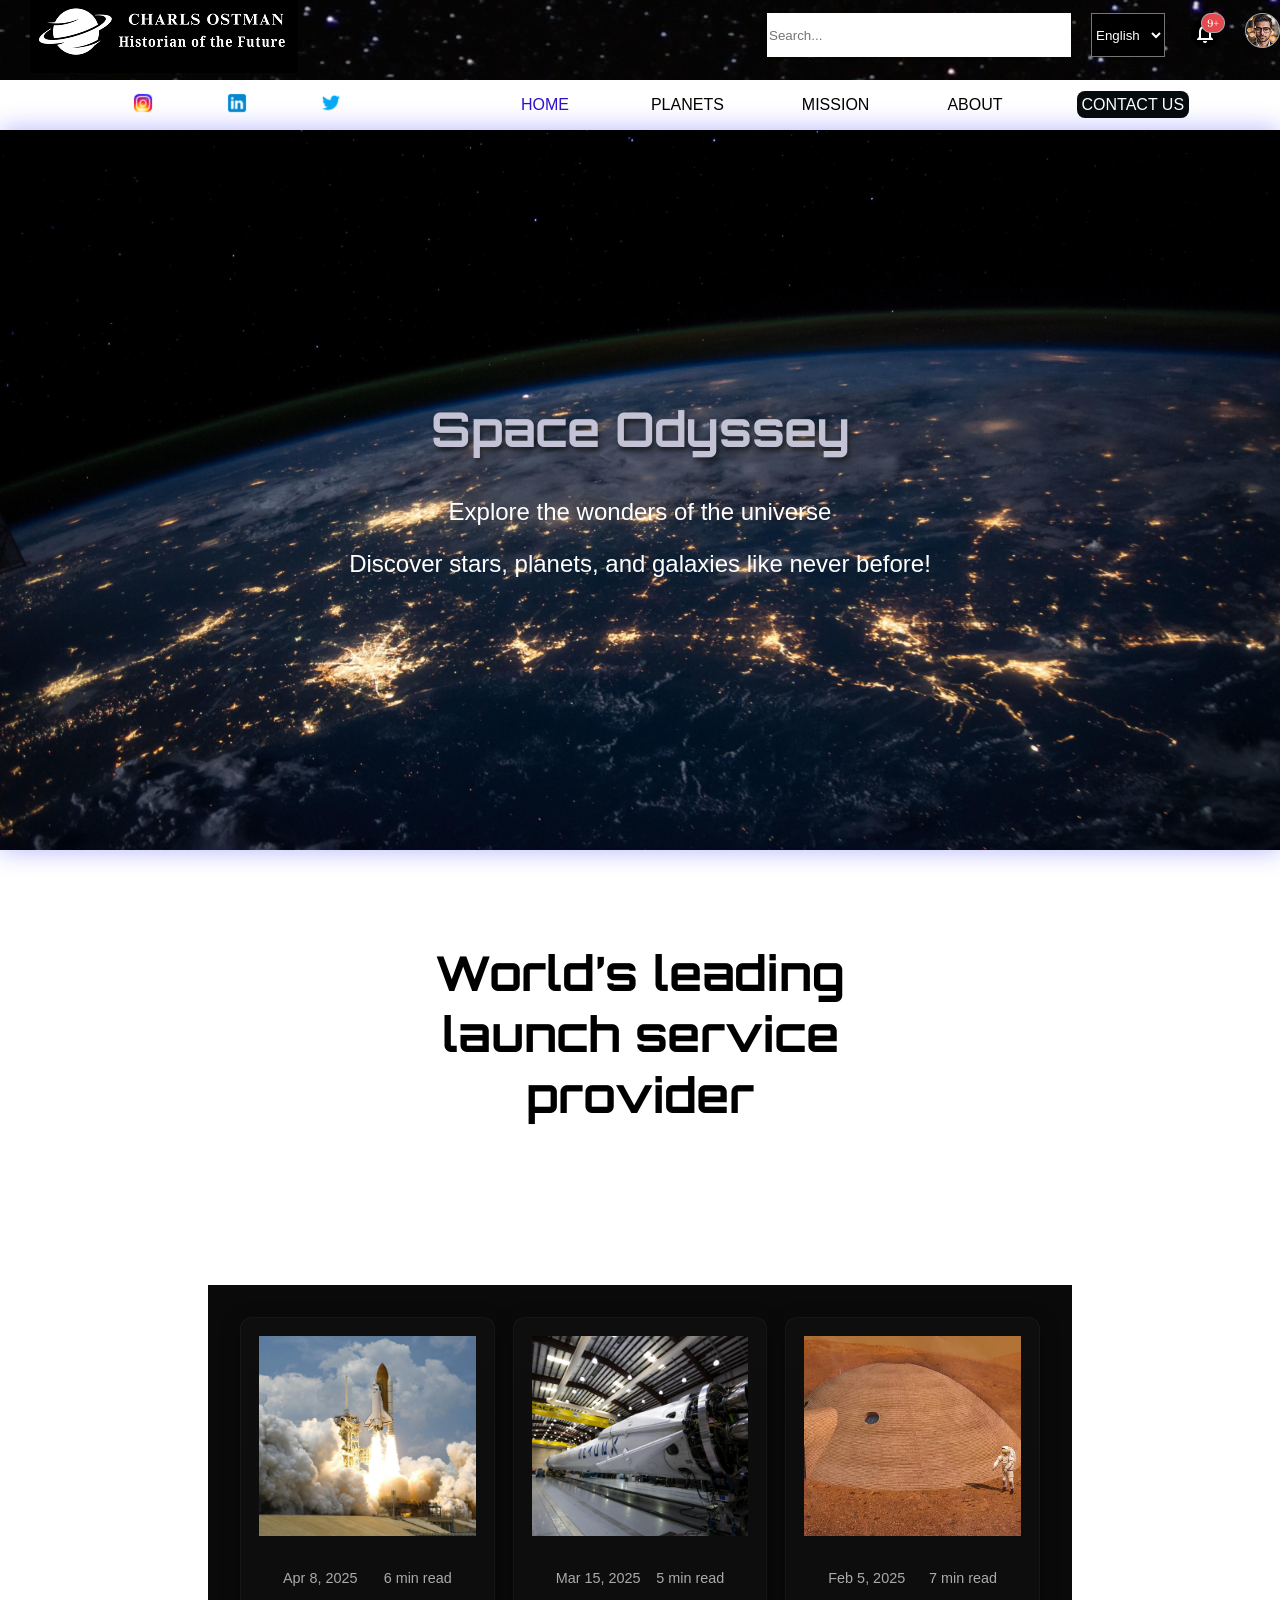
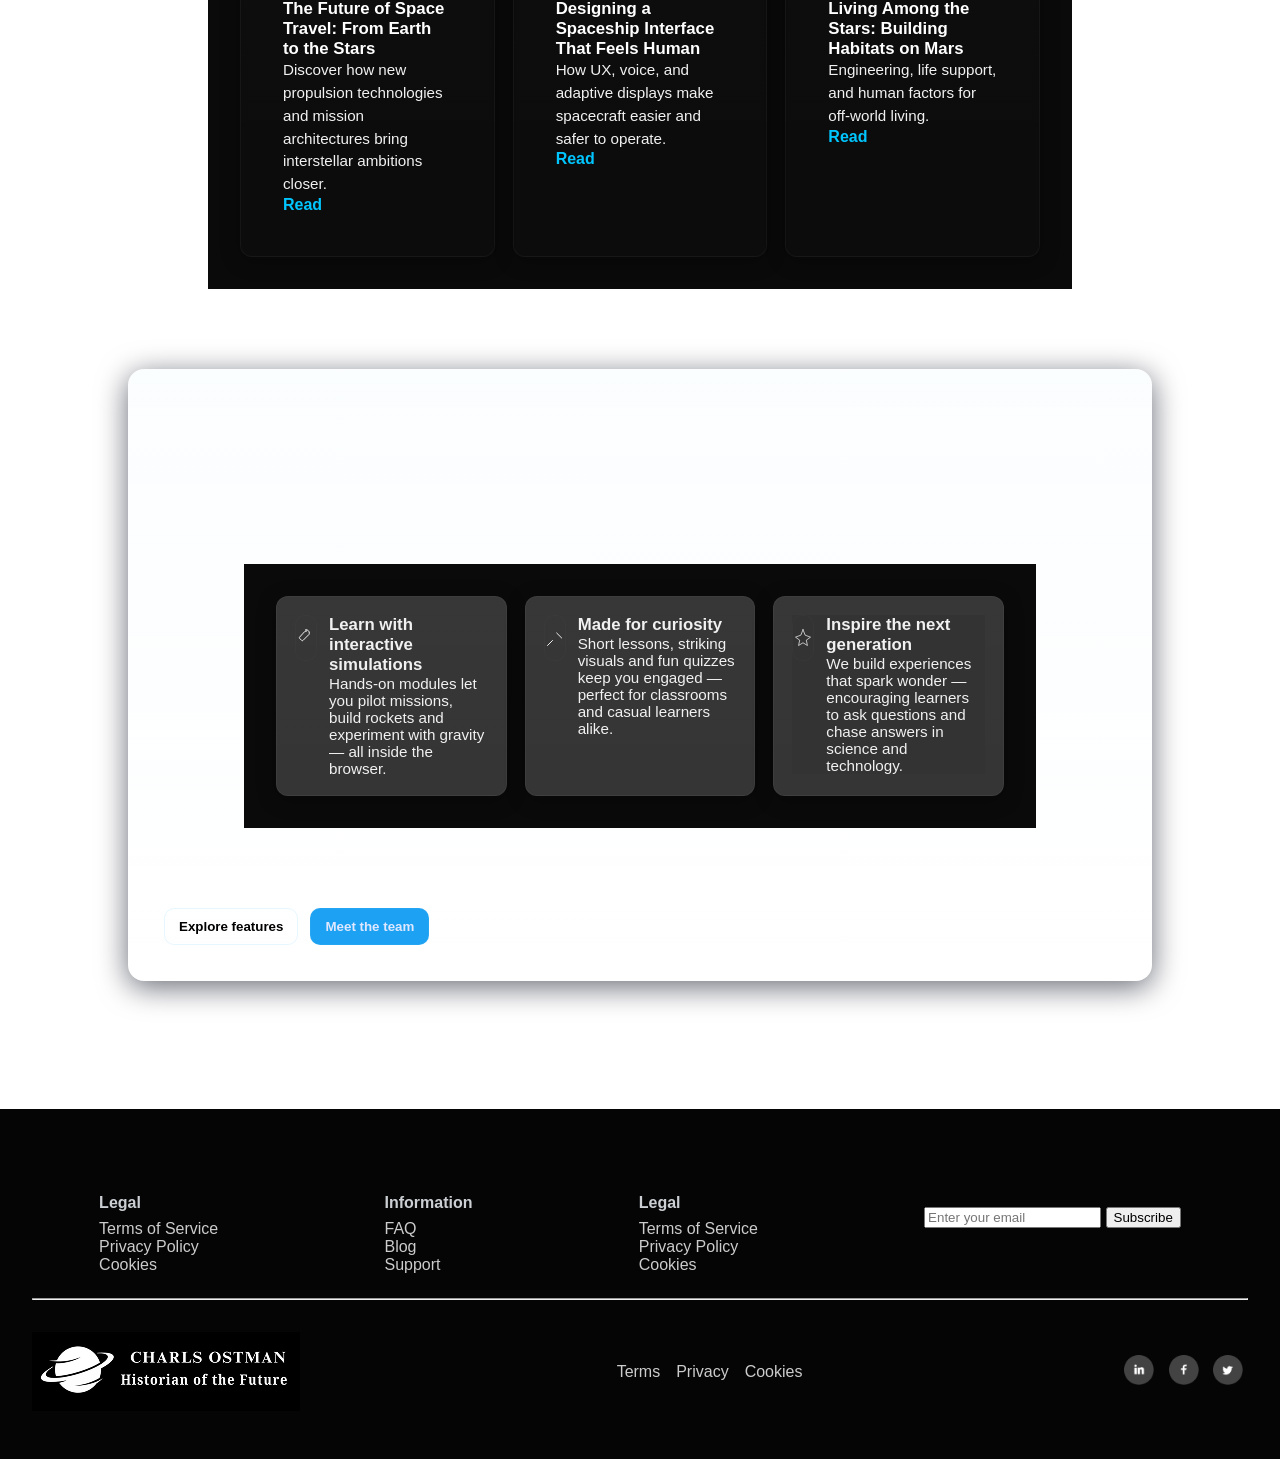
==== commit c9555814: "add a fichier readme.md de projet" ====
--- a/index.html
+++ b/index.html
@@ -123,7 +123,7 @@
       </p>
 
       <div class="cards" role="list">
-        <article class="card reveal" role="listitem" aria-labelledby="card1" style="--delay:.25s; background-color: rgb(39, 35, 35);"  >
+        <article class="card reveal" role="listitem" aria-labelledby="card1" style="--delay:.25s; background-color: #333;;"  >
           <div    style="display:flex;gap:12px;align-items:flex-start; ">
             <div class="icon" aria-hidden="true">
               <!-- Rocket SVG -->
@@ -140,7 +140,7 @@
           </div>
         </article>
 
-        <article class="card reveal" role="listitem" aria-labelledby="card2" style="--delay:.32s; background-color: rgb(39, 35, 35);">
+        <article class="card reveal" role="listitem" aria-labelledby="card2" style="--delay:.32s; background-color: #333;;">
           <div style="display:flex;gap:12px;align-items:flex-start">
             <div class="icon" aria-hidden="true">
               <!-- Telescope SVG -->
@@ -157,8 +157,8 @@
           </div>
         </article>
 
-        <article class="card reveal" role="listitem" aria-labelledby="card3" style="--delay:.39s; background-color: rgb(39, 35, 35);">
-          <div style="display:flex;gap:12px;align-items:flex-start">
+        <article class="card reveal" role="listitem" aria-labelledby="card3" style="--delay:.39s; background-color: #333;;">
+          <div style="display:flex;gap:12px;align-items:flex-start  ;background-color: #333;">
             <div class="icon" aria-hidden="true">
               <!-- Star SVG -->
               <svg width="20" height="20" viewBox="0 0 24 24" fill="none" 
@@ -168,7 +168,7 @@
               </svg>
             </div>
             <div>
-              <h3 id="card3">Inspire the next generation</h3>
+              <h3 id="card3"  style="ba">Inspire the next generation</h3>
               <p>We build experiences that spark wonder — encouraging learners to ask questions and chase answers in science and technology.</p>
             </div>
           </div>
@@ -177,7 +177,7 @@
 
       <div class="cta-row">
         <button class="btn" onclick="location.href='#features'">Explore features</button>
-        <button class="btn secondary" onclick="location.href='#team'">Meet the team</button>
+        <button class="btn secondary" onclick="location.href='#team' " style="background-color: #1da1f2;">Meet the team</button>
       </div>
     </section>
 
--- a/style.css
+++ b/style.css
@@ -7,8 +7,6 @@
     padding: 0;
     background-color: white;
 }
-
-
 
 
 
@@ -40,6 +38,14 @@
 #shead1 select {
   background-color: black;
   color:white;
+}
+
+.icon img {
+  transition: transform 0.3s ease;
+}
+
+.icon img:hover {
+  transform: scale(1.1); /* slightly enlarge on hover */
 }
 
 
@@ -603,88 +609,6 @@
 }
 
 
-
-
-                /* contact style*/
-
-.contactpage{
-  background-color: #000;
-}
-
-
-.sel-contact {
-  display: grid;
-  grid-template-columns: 1fr 1fr; 
-  height: 100vh;
-  width: 1500px;
-  background: url("images/background2.jpg") center/cover no-repeat;
-  padding: 50px;
-
-}
-
-.contact-image {
-  background: url("images/unsplash_crygQ7In_FE\ \(1\).png") center/cover no-repeat;
-}
-
-.contact {
-  background-color: ##060b0d;
-  color: white;
-  padding: 50px;
-  display: flex;
-  flex-direction: column;
-  justify-content: center;
-}
-
-.contact form {
-  display: flex;
-  flex-direction: column;
-  gap: 20px;
-}
-
-.formg {
-  display: flex;
-  gap: 20px;
-}
-
-input, textarea, button {
-  padding: 10px;
-  border: none;
-  border-radius: 5px;
-}
-
-button {
-  background-color: darkgoldenrod;
-  color: white;
-  font-weight: bold;
-  cursor: pointer;
-}
-
-
-@media (max-width: 992px) {
-  .sel-contact {
-    grid-template-columns: 1fr; 
-    height: auto;
-    padding: 30px;
-  }
-
-  .contact-image {
-    height: 300px; /
-  }
-
-  .contact {
-    padding: 30px;
-  }
-
-  .formg {
-    flex-direction: column;
-  }
-}
-
-
-
-
-
-
 /* Mission Style */
 
 
@@ -727,12 +651,12 @@
   width: 30rem;
   height: 20rem;
   padding-left: 15rem;
-  padding-top: 10rem;
+  padding-top: 6rem;
 
 }
 
 .Missions-homepage #text h1 {
-  color: white;
+  color: #ffffffe0;
   font-size: 4rem;
   text-align: left;
   line-height: 4rem;
@@ -801,7 +725,7 @@
       display: flex;
       flex-direction: column;
       border: 2px solid black;
-      border-radius: 5px;
+      border-radius: 2px;
       overflow: hidden;
       background: #f8f8f8;
       font-family: 'Gill Sans', 'Gill Sans MT', Calibri, 'Trebuchet MS', sans-serif;
@@ -815,33 +739,6 @@
       background-position: center;
     }
 
-    .Missions-image1 { 
-      background-image: url("images/edu_srch_celebrate_the_50th_anniversary_apollo11.webp"); 
-    }
-    .Missions-image2 {
-       background-image: url("images/voyage mission.jpg"); 
-     }
-    .Missions-image3 {
-       background-image: url("images/hubble space telescope 1.png");
-       }
-    .Missions-image4 { 
-      background-image: url("images/james web.png");
-   }
-    .Missions-image5 {
-       background-image: url("images/percerance.jpg");
-       }
-    .Missions-image6 {
-       background-image: url("images/parker-solar-probe-records-titre-1170x678.jpeg"); 
-      }
-    .Missions-image7 { 
-      background-image: url("images/Artemis2.jpg");
-     }
-    .Missions-image8 { 
-      background-image: url("images/hubble-space-telescope-hst-6.webp"); 
-    }
-    .Missions-image9 { 
-      background-image: url("images/LUVOIR-A_milkyway_full.jpg"); 
-    }
 
     
     .Missions-descrption2 {
@@ -948,23 +845,22 @@
 }
 
 .delete-icon,.close-fav {
-  display: flex;
-  justify-content: center;
-  align-items: center;
-  position: absolute;
-  top: 8px;
-  right: 10px;
-  background-color: rgba(14, 13, 13, 0.8);
-  color: #fff;
-  border: none;
-  width: 26px;
-  height: 26px;
-  font-size: 20px;
-  line-height: 20px;
-  text-align: center;
-  border-radius: 50%;
-  cursor: pointer;
-  transition: 0.3s ease;
+    display: flex;
+    justify-content: center;
+    align-items: center;
+    position: absolute;
+    top: 56px;
+    right: 10px;
+    background-color: rgba(14, 13, 13, 0.8);
+    color: #fff;
+    border: none;
+    width: 31px;
+    height: 29px;
+    font-size: 20px;
+    line-height: 20px;
+    text-align: center;
+    border-radius: 50%;
+    cursor: pointer;
 }
 
 .delete-icon:hover {
@@ -986,39 +882,8 @@
 
 .favorite-icon.active {
   color: gold;
-  /* transform: scale(1.1); */
-}
-/* .close-fav {
-  position: absolute;
-  top: 8px;
-  right: 10px;
-  background-color: rgba(14, 13, 13, 0.8);
-  color: white;
-  border: none;
-  width: 28px;
-  height: 28px;
-  font-size: 20px;
-  border-radius: 50%;
-  cursor: pointer;
-  transition: 0.3s ease;
- 
-}
-
-.close-fav:hover {
-  background-color: #ff2020;
-  transform: scale(1.1);
-} */
-
-
-/* .favoris-list {
-  display: grid;
-  grid-template-columns: repeat(auto-fill, minmax(160px, 1fr));
-  gap: 12px;
-  padding: 12px;
-  margin-top: 10px;
-  border-radius: 10px;
-  background-color: #fef4e8;
-} */
+}
+
 
 .favoris-list .card {
   border: 2px solid #000;
@@ -1042,8 +907,8 @@
 
 
 #favoritesPanel {
-  position: fixed;
-  top: 200px;
+  position: absolute;
+  top: 155px;
   right: 2px;
   width: 600px;
   max-height: 700px;
@@ -1067,11 +932,11 @@
 #missionForm {
   display: none;
   position: absolute;
-  top: 100px;
+  top: 80px;
   right: 2px;
-  width: 380px;
-  background: rgb(24, 23, 23);
-  color: white;
+  width: 500px;
+  background: rgb(97, 93, 93);
+  color: rgb(19, 18, 18);
   border: 2px solid black;
   border-radius: 10px;
   padding: 15px;
@@ -1119,7 +984,7 @@
 }
 
 .ajouter button:hover {
-  background-color: #1e7e34;
+  background-color: #464646;
   transform: scale(1.05);
 }
 :root {
@@ -1127,7 +992,110 @@
 }
 
 
+
+ /* page contact */
+
+  .contact-title {
+      text-align: center;
+      padding-top: 80px;
+      padding-bottom: 20px;
+      font-family: "Orbitron", sans-serif;
+      font-size: 2.5rem;
+      color: #020200;
+      text-shadow: 0 0 2px rgba(0, 0, 0, 0.5);
+      letter-spacing: 2px;
+    }
+
+    /* Container */
+    .contact-containner {
+      display: flex;
+      justify-content: center;
+      align-items: center;
+      gap: 40px;
+      border-radius: 10px;
+      padding: 60px;
+      margin: 0 auto 50px;
+      background: rgb(221, 219, 219);
+      box-shadow: 0 8px 25px rgba(0, 0, 0, 0.5);
+      width: 80%;
+      backdrop-filter: blur(10px);
+    }
+
+    /* Left Image */
+    .contact-image {
+      background-image: url("images/contact-us-rposnsive.jpg");
+      width: 500px;
+      height: 600px;
+      background-size: cover;
+      background-position: center;
+      border-radius: 12px;
+      box-shadow: 0 0 20px rgba(255, 215, 0, 0.3);
+      transition: transform 0.4s ease;
+    }
+    .contact-image:hover {
+      transform: scale(1.02);
+    }
+
+    /* Form Section */
+    .contact-form {
+      width: 450px;
+      background-color: rgba(255, 255, 255, 0.1);
+      padding: 30px;
+      border-radius: 12px;
+      box-shadow: 0 4px 20px rgba(0, 0, 0, 0.4);
+      backdrop-filter: blur(5px);
+    }
+
+    .contact-form input,
+    .contact-form textarea {
+      width: 90%;
+      padding: 12px;
+      border: none;
+      border-radius: 6px;
+      margin-top: 10px;
+      margin-bottom: 10px;
+      background-color: rgba(255, 255, 255, 0.8);
+      font-size: 15px;
+    }
+
+    .contact-form textarea {
+      resize: none;
+      height: 120px;
+    }
+
+    .contact-form button {
+      padding: 12px;
+      background-color: #7f7b64;
+      color: #0a0a2a;
+      font-weight: 700;
+      border: none;
+      border-radius: 6px;
+      cursor: pointer;
+      transition: 0.3s;
+    }
+    .contact-form button:hover {
+      background-color: #6e6e6a;
+      transform: scale(1.05);
+    }
+
+    .error {
+      color: #ff6b6b;
+      font-size: 14px;
+      margin-top: -5px;
+    }
+
+    .invalide {
+      border: 2px solid #ff6b6b !important;
+    }
+
+    #success {
+      margin-top: 10px;
+      color: #00ff99;
+      font-weight: bold;
+      text-align: center;
+    }
   
+
 
 /* =============== Responsive Design =============== */
 
@@ -1253,33 +1221,6 @@
         grid-template-columns: 1fr;
       }
 
-@media (max-width: 600px) {
-  .sel-contact {
-    padding: 20px;
-  }
-
-  .contact {
-    padding: 20px;
-  }
-
-  input,
-  textarea,
-  button {
-    font-size: 14px;
-  }
-
-  button {
-    padding: 12px;
-  }
-}
-@media (max-width: 640px) {
-  .why-header h2 {
-    font-size: 1.5rem;
-  }
-  .why-intro {
-    max-width: 100%;
-  }
-}
 
 
 /* about style */
@@ -1428,13 +1369,9 @@
     .feature{
       color: white;
     }
-
-
-
-
-
-
-
-
-
-
+  }
+
+
+
+
+
